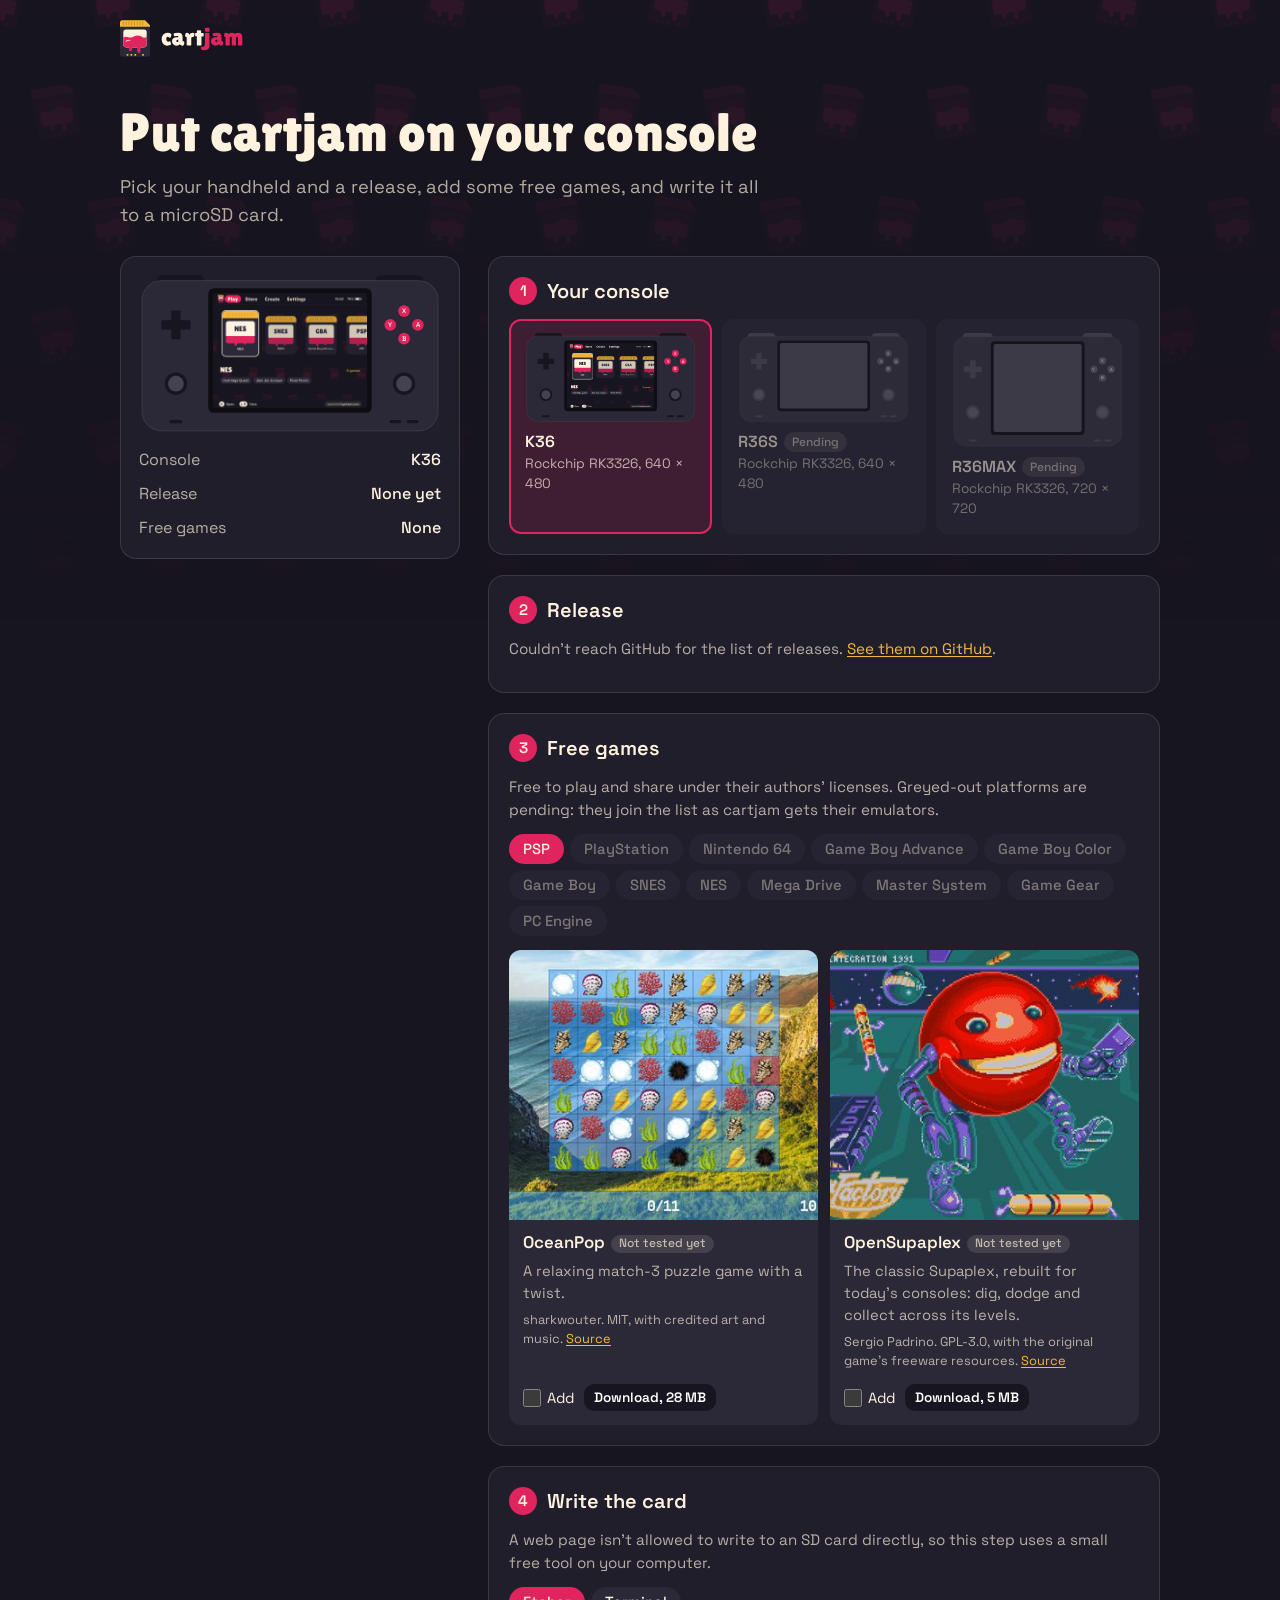
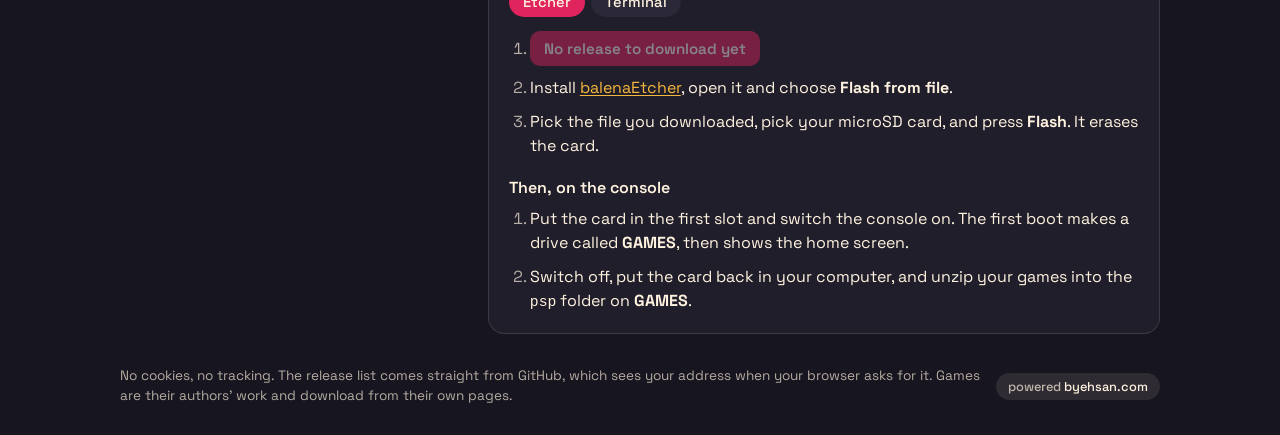
==== index.html @ 5505c6a3 "The page that puts cartjam on a console Choose a console, a release and free games, then write the c" ====
<!doctype html>
<html lang="en">
<head>
<meta charset="utf-8">
<meta name="viewport" content="width=device-width, initial-scale=1, viewport-fit=cover">
<title>cartjam: put it on your console</title>
<meta name="description" content="Choose your handheld, a cartjam release and free games, then write it to an SD card.">
<meta name="theme-color" content="#17151F">
<meta property="og:title" content="cartjam">
<meta property="og:description" content="A handheld OS, and a place to make and share games.">
<meta property="og:image" content="https://cartjam.github.io/assets/img/social-preview.png">
<link rel="icon" href="favicon.ico">
<link rel="preload" href="assets/fonts/SpaceGrotesk.woff2" as="font" type="font/woff2" crossorigin>
<link rel="stylesheet" href="assets/site.css">
</head>
<body>
<header class="top">
  <a class="brand" href="./"><img src="assets/img/mark.svg" alt="" width="30" height="37"><img src="assets/img/wordmark-dark.svg" alt="cartjam" height="26"></a>
</header>

<main>
  <section class="intro">
    <h1>Put cartjam on your&nbsp;console</h1>
    <p>Pick your handheld and a release, add some free games, and write it all to a microSD&nbsp;card.</p>
  </section>

  <div class="layout">
    <aside class="card-summary" aria-live="polite">
      <div class="console-picture" id="picture"></div>
      <dl>
        <div><dt>Console</dt><dd id="sum-console">–</dd></div>
        <div><dt>Release</dt><dd id="sum-release">–</dd></div>
        <div><dt>Free games</dt><dd id="sum-games">–</dd></div>
      </dl>
    </aside>

    <div class="steps">
      <section class="step">
        <h2><span class="n">1</span>Your console</h2>
        <div class="choices consoles" id="consoles" role="radiogroup" aria-label="Console"></div>
      </section>

      <section class="step">
        <h2><span class="n">2</span>Release</h2>
        <div class="choices" id="releases" role="radiogroup" aria-label="Release"><p class="note">Looking for releases…</p></div>
      </section>

      <section class="step">
        <h2><span class="n">3</span>Free games</h2>
        <p class="note">Free to play and share under their authors' licenses. Greyed-out platforms are pending: they join the list as cartjam gets their emulators.</p>
        <div class="tabs" id="platforms" role="tablist" aria-label="Platform"></div>
        <div class="games" id="games"></div>
      </section>

      <section class="step">
        <h2><span class="n">4</span>Write the card</h2>
        <p class="note">A web page isn't allowed to write to an SD card directly, so this step uses a small free tool on your computer.</p>
        <div class="tabs" id="methods" role="tablist" aria-label="How to write the card">
          <button role="tab" data-method="etcher" aria-selected="true">Etcher</button>
          <button role="tab" data-method="terminal" aria-selected="false">Terminal</button>
        </div>
        <div id="method-etcher">
          <ol class="howto">
            <li><a class="button" id="download" href="#" aria-disabled="true">Download the release</a> <span class="note" id="download-note"></span></li>
            <li>Install <a href="https://etcher.balena.io">balenaEtcher</a>, open it and choose <b>Flash from file</b>.</li>
            <li>Pick the file you downloaded, pick your microSD card, and press <b>Flash</b>. It erases the card.</li>
          </ol>
        </div>
        <div id="method-terminal" hidden>
          <p class="note">For macOS and Linux. It only offers removable disks, checks the download and asks before erasing. It needs <code>xz</code>, which macOS gets with <code>brew install xz</code>.</p>
          <div class="command"><code id="command">Choose a release first</code><button class="copy" id="copy" type="button">Copy</button></div>
        </div>
        <h3>Then, on the console</h3>
        <ol class="howto">
          <li>Put the card in the first slot and switch the console on. The first boot makes a drive called <b>GAMES</b>, then shows the home screen.</li>
          <li id="copy-games">Switch off, put the card back in your computer, and unzip your games into the <code>psp</code> folder on <b>GAMES</b>.</li>
        </ol>
      </section>
    </div>
  </div>
</main>

<footer>
  <p class="note">No cookies, no tracking. The release list comes straight from GitHub, which sees your address when your browser asks for it. Games are their authors' work and download from their own pages.</p>
  <a class="powered" href="https://byehsan.com"><span>powered </span>byehsan.com</a>
</footer>
<script src="assets/site.js" type="module"></script>
</body>
</html>
---- assets/site.css ----
@font-face { font-family: "Space Grotesk"; src: url(fonts/SpaceGrotesk.woff2) format("woff2"); font-weight: 300 700; font-display: swap; }
@font-face { font-family: "Lilita One"; src: url(fonts/LilitaOne.woff2) format("woff2"); font-display: swap; }

:root {
  color-scheme: dark;
  --night: #17151f;
  --panel: #211e2c;
  --raised: #2b2838;
  --line: rgb(255 243 223 / 0.12);
  --label: #fff3df;
  --quiet: rgb(255 243 223 / 0.68);
  --jam: #e0245e;
  --jam-soft: rgb(224 36 94 / 0.16);
  --lid: #f6b83c;
  --radius: 16px;
  --spring: cubic-bezier(0.22, 1, 0.36, 1);
}

* { box-sizing: border-box; }
html { -webkit-text-size-adjust: 100%; }
body {
  margin: 0;
  background: var(--night);
  color: var(--label);
  font: 400 16px/1.5 "Space Grotesk", system-ui, sans-serif;
  padding-inline: max(16px, env(safe-area-inset-left, 0px)) max(16px, env(safe-area-inset-right, 0px));
}
/* the wallpaper's jam jars, faint, fading out down the page */
body::before {
  content: "";
  position: fixed;
  inset: 0;
  z-index: -1;
  background: url(img/wallpaper-tile.png);
  opacity: 0.22;
  mask-image: linear-gradient(to bottom, #000, transparent 70%);
  -webkit-mask-image: linear-gradient(to bottom, #000, transparent 70%);
}
a { color: var(--lid); text-underline-offset: 2px; }
code { font: 500 0.92em ui-monospace, "SF Mono", Menlo, monospace; }
:focus-visible { outline: 3px solid var(--lid); outline-offset: 2px; }

.top, main, footer { max-width: 1040px; margin-inline: auto; }
.top { padding-block: 20px 0; }
.brand { display: inline-flex; align-items: center; gap: 10px; }

.intro { padding-block: 40px 28px; max-width: 640px; }
h1 { font: 400 clamp(2.3rem, 7vw, 3.4rem)/1.05 "Lilita One", "Space Grotesk", sans-serif; margin: 0 0 12px; text-wrap: balance; }
.intro p { margin: 0; font-size: 1.15rem; color: var(--quiet); }

.layout { display: grid; grid-template-columns: minmax(0, 340px) minmax(0, 1fr); gap: 28px; align-items: start; }
.card-summary {
  position: sticky;
  top: 20px;
  background: var(--panel);
  border: 1px solid var(--line);
  border-radius: var(--radius);
  padding: 18px;
}
.console-picture svg { display: block; width: 100%; height: auto; }
dl { margin: 16px 0 0; display: grid; gap: 10px; }
dl div { display: flex; justify-content: space-between; gap: 16px; }
dt { color: var(--quiet); }
dd { margin: 0; font-weight: 500; text-align: right; min-width: 0; overflow-wrap: anywhere; }

.steps { display: grid; gap: 20px; min-width: 0; }
.step { background: var(--panel); border: 1px solid var(--line); border-radius: var(--radius); padding: 20px; min-width: 0; }
h2 { font: 600 1.25rem/1.3 "Space Grotesk", sans-serif; margin: 0 0 14px; display: flex; align-items: center; gap: 10px; }
h3 { font: 600 1rem/1.3 "Space Grotesk", sans-serif; margin: 20px 0 8px; }
.n { display: inline-grid; place-items: center; width: 28px; height: 28px; border-radius: 50%; background: var(--jam); font-size: 0.95rem; flex: none; }
.note { color: var(--quiet); margin: 0 0 12px; font-size: 0.95rem; }

.choices { display: grid; gap: 10px; }
.consoles { grid-template-columns: repeat(auto-fit, minmax(150px, 1fr)); }
.choice {
  display: block;
  position: relative;
  background: var(--raised);
  border: 2px solid transparent;
  border-radius: 12px;
  padding: 12px 14px;
  cursor: pointer;
  transition: transform 0.25s var(--spring), border-color 0.15s, background-color 0.15s;
}
.choice:hover { background: #33303f; }
.choice:active { transform: scale(0.98); }
.choice input { position: absolute; opacity: 0; inset: 0; margin: 0; cursor: inherit; }
.choice:has(input:checked) { border-color: var(--jam); background: var(--jam-soft); }
.choice:has(input:focus-visible) { outline: 3px solid var(--lid); outline-offset: 2px; }
.choice:has(input:disabled) { cursor: default; opacity: 0.55; }
.choice:has(input:disabled):hover { background: var(--raised); }
.choice:has(input:disabled):active { transform: none; }
.choice b { display: block; font-weight: 600; }
.choice small { color: var(--quiet); font-size: 0.85rem; display: block; }
.console-choice svg { display: block; width: 100%; height: auto; margin-bottom: 8px; }
.tag { display: inline-block; font-size: 0.75rem; font-weight: 500; padding: 1px 8px; border-radius: 999px; background: var(--line); color: var(--quiet); margin-left: 6px; vertical-align: 1px; }
.tag.good { background: rgb(246 184 60 / 0.18); color: var(--lid); }

.tabs { display: flex; flex-wrap: wrap; gap: 6px; margin-bottom: 14px; }
.tabs button {
  appearance: none;
  border: 0;
  border-radius: 999px;
  padding: 6px 14px;
  background: var(--raised);
  color: var(--label);
  font: 500 0.92rem "Space Grotesk", sans-serif;
  cursor: pointer;
  transition: transform 0.25s var(--spring), background-color 0.15s;
}
.tabs button:active { transform: scale(0.96); }
.tabs button[aria-selected="true"] { background: var(--jam); }
.tabs button:disabled { color: var(--quiet); cursor: default; opacity: 0.6; }
.tabs button:disabled:active { transform: none; }

.games { display: grid; grid-template-columns: repeat(auto-fill, minmax(220px, 1fr)); gap: 12px; }
.game { background: var(--raised); border-radius: 12px; overflow: hidden; display: flex; flex-direction: column; }
.game img { display: block; width: 100%; aspect-ratio: 16 / 9; object-fit: cover; background: var(--night); }
.game > div { padding: 12px 14px 14px; display: flex; flex-direction: column; gap: 6px; flex: 1; }
.game h4 { margin: 0; font: 600 1.05rem/1.3 "Space Grotesk", sans-serif; }
.game p { margin: 0; font-size: 0.92rem; color: var(--quiet); }
.game .license { font-size: 0.8rem; }
.game .row { margin-top: auto; padding-top: 8px; display: flex; flex-wrap: wrap; align-items: center; gap: 10px; }
.pick { display: inline-flex; align-items: center; gap: 6px; font-size: 0.92rem; cursor: pointer; }
.pick input { accent-color: var(--jam); width: 18px; height: 18px; margin: 0; }

.button, .copy {
  display: inline-block;
  appearance: none;
  border: 0;
  border-radius: 10px;
  padding: 8px 14px;
  background: var(--jam);
  color: #fff;
  font: 600 0.95rem "Space Grotesk", sans-serif;
  text-decoration: none;
  cursor: pointer;
  transition: transform 0.25s var(--spring), opacity 0.15s;
}
.button:active, .copy:active { transform: scale(0.97); }
.button[aria-disabled="true"] { opacity: 0.45; cursor: default; pointer-events: none; }
.button.small { padding: 5px 10px; font-size: 0.85rem; background: var(--night); }

.howto { margin: 0; padding-left: 1.3em; display: grid; gap: 10px; }
.howto li::marker { color: var(--quiet); }
.command { display: flex; gap: 10px; align-items: flex-start; background: var(--night); border-radius: 10px; padding: 10px 12px; }
.command code { flex: 1; min-width: 0; overflow-wrap: anywhere; padding-top: 5px; }
.copy { background: var(--raised); flex: none; }

footer { margin-block: 32px 28px; display: flex; flex-wrap: wrap; align-items: center; justify-content: space-between; gap: 14px; }
footer .note { margin: 0; flex: 1 1 340px; font-size: 0.85rem; }
.powered {
  display: inline-block;
  padding: 4px 12px;
  border-radius: 999px;
  background: rgb(255 243 223 / 0.1);
  color: var(--label);
  font-size: 0.8rem;
  font-weight: 500;
  text-decoration: none;
}
.powered span { opacity: 0.7; }

@media (max-width: 820px) {
  .layout { grid-template-columns: minmax(0, 1fr); }
  .card-summary { position: static; }
  .console-picture { max-width: 340px; margin-inline: auto; }
}

@media (prefers-reduced-motion: reduce) {
  * { transition: none !important; }
}
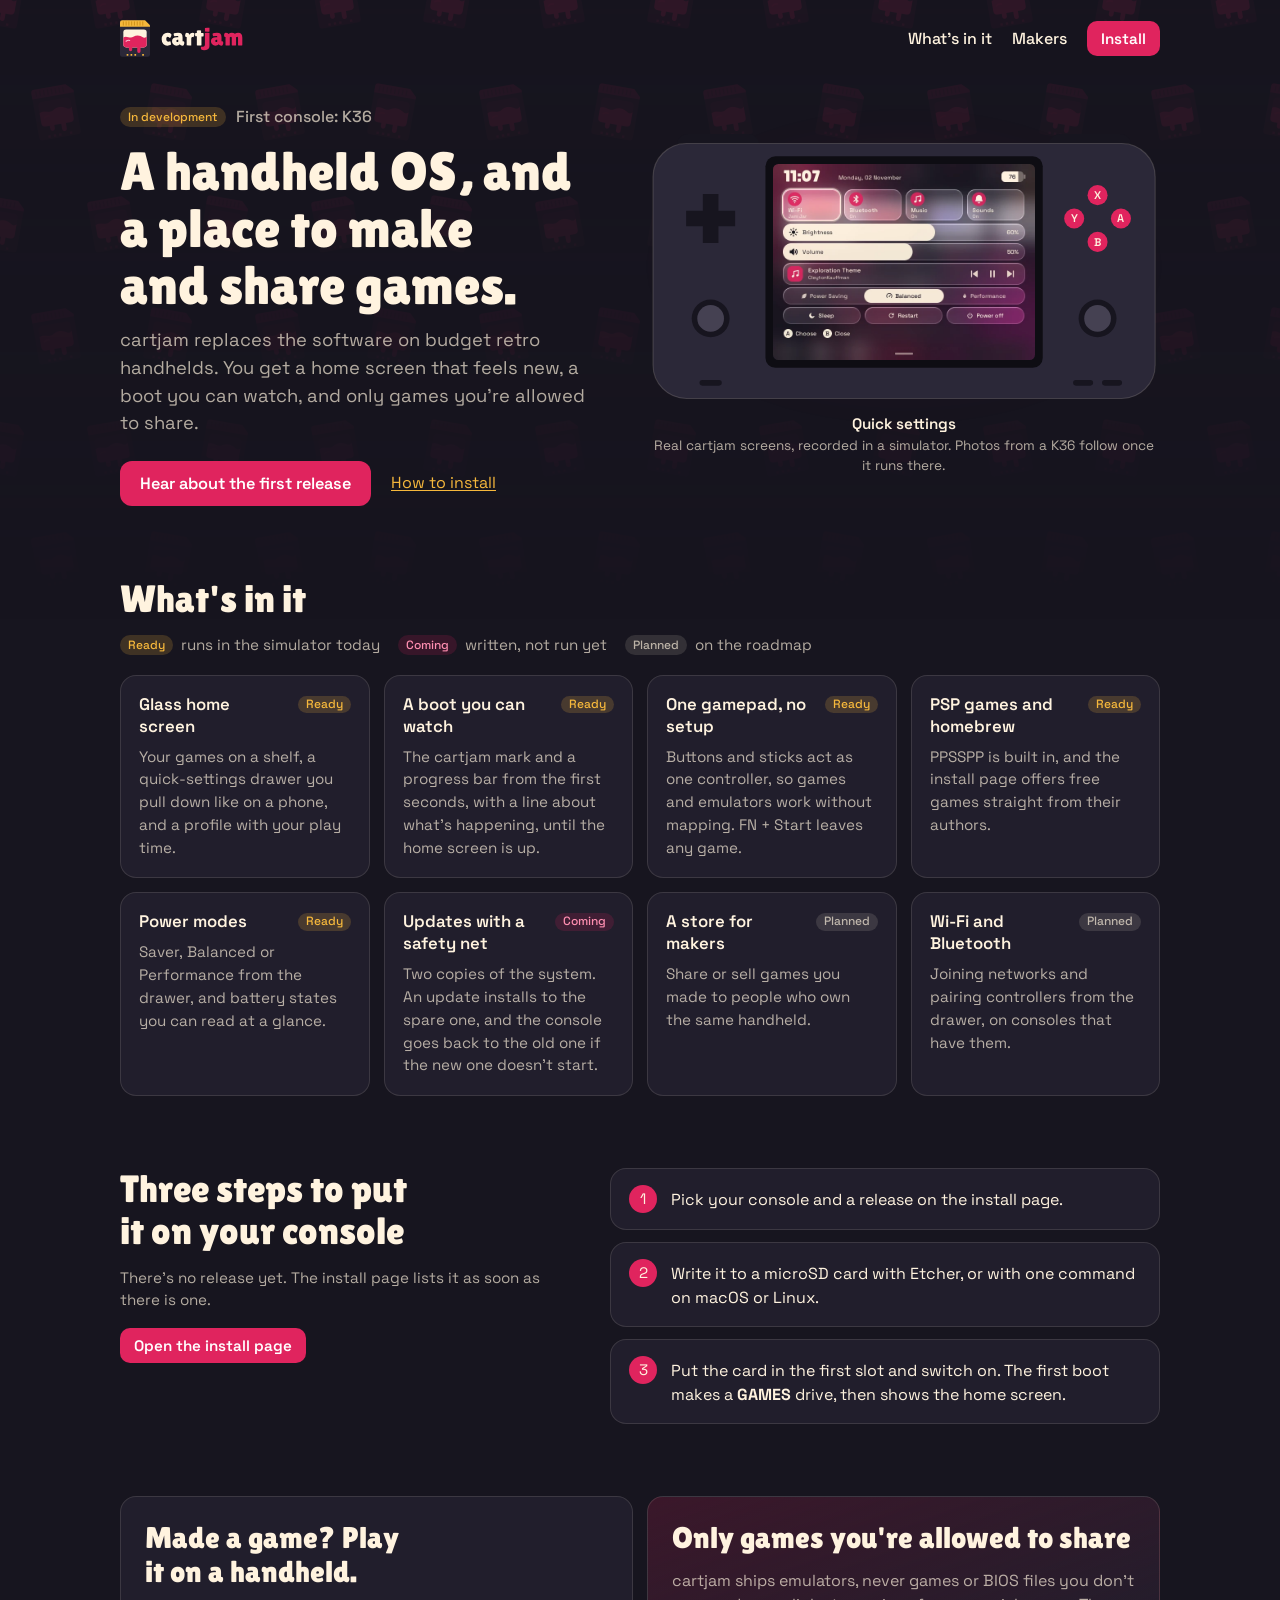
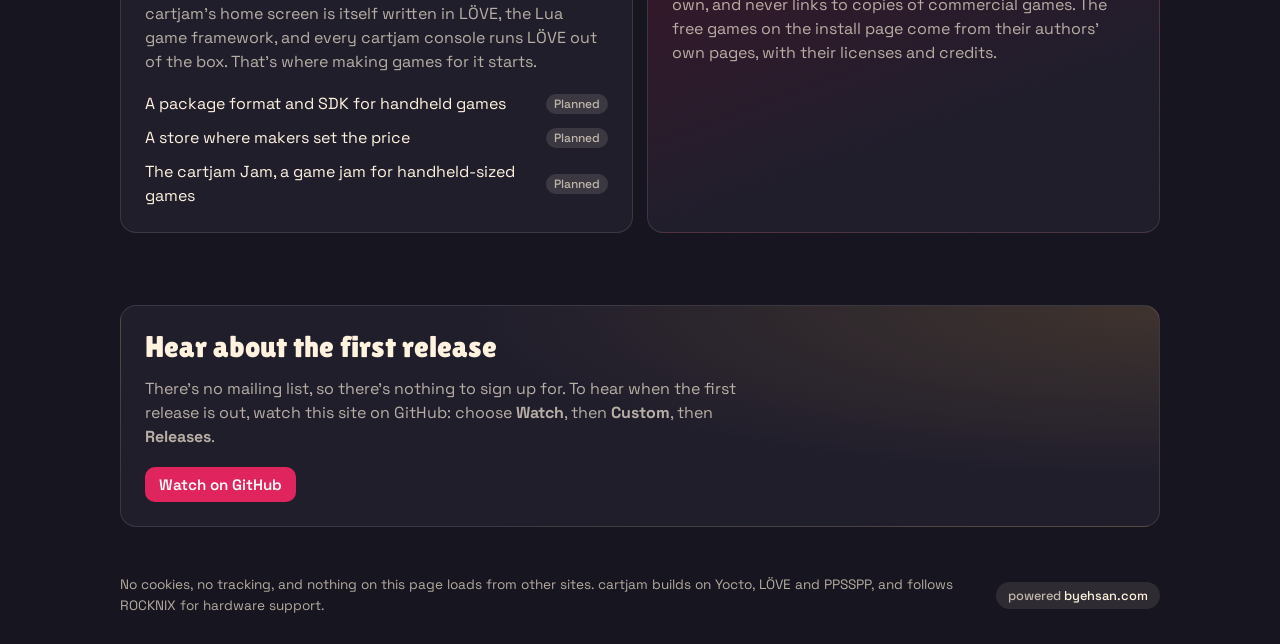
==== commit deb0369a: "A landing page in front, the install page moves to flash.html index.html now says what cartjam is: t" ====
--- a/index.html
+++ b/index.html
@@ -3,87 +3,127 @@
 <head>
 <meta charset="utf-8">
 <meta name="viewport" content="width=device-width, initial-scale=1, viewport-fit=cover">
-<title>cartjam: put it on your console</title>
-<meta name="description" content="Choose your handheld, a cartjam release and free games, then write it to an SD card.">
+<title>cartjam: a handheld OS, and a place to make and share games</title>
+<meta name="description" content="cartjam replaces the software on budget retro handhelds: a home screen that feels new, a boot you can watch, and only games you're allowed to share.">
 <meta name="theme-color" content="#17151F">
 <meta property="og:title" content="cartjam">
 <meta property="og:description" content="A handheld OS, and a place to make and share games.">
 <meta property="og:image" content="https://cartjam.github.io/assets/img/social-preview.png">
 <link rel="icon" href="favicon.ico">
 <link rel="preload" href="assets/fonts/SpaceGrotesk.woff2" as="font" type="font/woff2" crossorigin>
+<link rel="preload" href="assets/fonts/LilitaOne.woff2" as="font" type="font/woff2" crossorigin>
 <link rel="stylesheet" href="assets/site.css">
+<link rel="stylesheet" href="assets/landing.css">
 </head>
 <body>
 <header class="top">
   <a class="brand" href="./"><img src="assets/img/mark.svg" alt="" width="30" height="37"><img src="assets/img/wordmark-dark.svg" alt="cartjam" height="26"></a>
+  <nav aria-label="Sections">
+    <a href="#features">What's in it</a>
+    <a href="#makers">Makers</a>
+    <a class="button" href="flash.html">Install</a>
+  </nav>
 </header>
 
-<main>
-  <section class="intro">
-    <h1>Put cartjam on your&nbsp;console</h1>
-    <p>Pick your handheld and a release, add some free games, and write it all to a microSD&nbsp;card.</p>
+<main class="landing">
+  <section class="hero">
+    <div class="hero-text">
+      <p class="eyebrow"><span class="tag good">In development</span> First console: K36</p>
+      <h1>A handheld OS, and a place to make and share&nbsp;games.</h1>
+      <p class="lede">cartjam replaces the software on budget retro handhelds. You get a home screen that feels new, a boot you can watch, and only games you're allowed to share.</p>
+      <p class="actions"><a class="button big" href="#notify">Hear about the first release</a> <a href="flash.html">How to install</a></p>
+    </div>
+    <!-- The K36 as the install page draws it (assets/site.js), with cartjam's screens on it -->
+    <figure class="device">
+      <div class="console">
+      <svg viewBox="0 0 460 238" aria-hidden="true">
+        <rect x="26" y="0" width="74" height="24" rx="10" fill="#17151f"/><rect x="360" y="0" width="74" height="24" rx="10" fill="#17151f"/>
+        <rect x="4.5" y="8.5" width="451" height="229" rx="30" fill="#2b2838" stroke="#fff3df" stroke-opacity="0.16"/>
+        <rect x="105.5" y="20" width="249" height="190" rx="9" fill="#0e0d13"/>
+        <path d="M49.25 53.9h14v15h15v14h-15v15h-14v-15h-15v-14h15z" fill="#17151f"/>
+        <circle cx="56.25" cy="165.6" r="17" fill="#17151f"/><circle cx="56.25" cy="165.6" r="12" fill="#454152"/>
+        <g font-family="Space Grotesk, sans-serif" font-size="10" font-weight="600" fill="#fff3df" text-anchor="middle">
+          <circle cx="403.75" cy="54.9" r="9" fill="#e0245e"/><text x="403.75" y="58.4">X</text>
+          <circle cx="403.75" cy="96.9" r="9" fill="#e0245e"/><text x="403.75" y="100.4">B</text>
+          <circle cx="382.75" cy="75.9" r="9" fill="#e0245e"/><text x="382.75" y="79.4">Y</text>
+          <circle cx="424.75" cy="75.9" r="9" fill="#e0245e"/><text x="424.75" y="79.4">A</text>
+        </g>
+        <circle cx="403.75" cy="165.6" r="17" fill="#17151f"/><circle cx="403.75" cy="165.6" r="12" fill="#454152"/>
+        <rect x="46.25" y="221" width="20" height="5" rx="2.5" fill="#17151f"/><rect x="381.75" y="221" width="18" height="5" rx="2.5" fill="#17151f"/><rect x="407.75" y="221" width="18" height="5" rx="2.5" fill="#17151f"/>
+      </svg>
+      <div class="screens">
+        <img src="assets/img/screens/boot.webp" alt="The boot screen: the cartjam mark and a progress bar" data-caption="Starting up" data-ms="1800">
+        <img src="assets/img/screens/boot-msg.webp" alt="The boot screen saying: Preparing your games, first start only" data-caption="First start" data-ms="2200">
+        <img class="on" src="assets/img/screens/drawer.webp" alt="The quick-settings drawer with Wi-Fi, Bluetooth, brightness, volume, music and power modes" data-caption="Quick settings" data-ms="3600">
+        <img src="assets/img/screens/profile.webp" alt="The profile: hours played, most played games and last played" data-caption="Your profile" data-ms="3600">
+        <img src="assets/img/screens/update.webp" alt="An update asking: Install version 0.2.0?" data-caption="Updates" data-ms="3600">
+      </div>
+      </div>
+      <figcaption><b id="screen-caption">Quick settings</b> Real cartjam screens, recorded in a simulator. Photos from a K36 follow once it runs there.</figcaption>
+    </figure>
   </section>
 
-  <div class="layout">
-    <aside class="card-summary" aria-live="polite">
-      <div class="console-picture" id="picture"></div>
-      <dl>
-        <div><dt>Console</dt><dd id="sum-console">–</dd></div>
-        <div><dt>Release</dt><dd id="sum-release">–</dd></div>
-        <div><dt>Free games</dt><dd id="sum-games">–</dd></div>
-      </dl>
-    </aside>
+  <section id="features">
+    <h2>What's in it</h2>
+    <p class="note legend"><span class="tag good">Ready</span> runs in the simulator today <span class="tag coming">Coming</span> written, not run yet <span class="tag">Planned</span> on the roadmap</p>
+    <div class="features">
+      <article><h3>Glass home screen <span class="tag good">Ready</span></h3><p>Your games on a shelf, a quick-settings drawer you pull down like on a phone, and a profile with your play time.</p></article>
+      <article><h3>A boot you can watch <span class="tag good">Ready</span></h3><p>The cartjam mark and a progress bar from the first seconds, with a line about what's happening, until the home screen is up.</p></article>
+      <article><h3>One gamepad, no setup <span class="tag good">Ready</span></h3><p>Buttons and sticks act as one controller, so games and emulators work without mapping. FN + Start leaves any game.</p></article>
+      <article><h3>PSP games and homebrew <span class="tag good">Ready</span></h3><p>PPSSPP is built in, and the install page offers free games straight from their authors.</p></article>
+      <article><h3>Power modes <span class="tag good">Ready</span></h3><p>Saver, Balanced or Performance from the drawer, and battery states you can read at a glance.</p></article>
+      <article><h3>Updates with a safety net <span class="tag coming">Coming</span></h3><p>Two copies of the system. An update installs to the spare one, and the console goes back to the old one if the new one doesn't start.</p></article>
+      <article><h3>A store for makers <span class="tag">Planned</span></h3><p>Share or sell games you made to people who own the same handheld.</p></article>
+      <article><h3>Wi-Fi and Bluetooth <span class="tag">Planned</span></h3><p>Joining networks and pairing controllers from the drawer, on consoles that have them.</p></article>
+    </div>
+  </section>
 
-    <div class="steps">
-      <section class="step">
-        <h2><span class="n">1</span>Your console</h2>
-        <div class="choices consoles" id="consoles" role="radiogroup" aria-label="Console"></div>
-      </section>
+  <section id="install" class="split">
+    <div>
+      <h2>Three steps to put it on your console</h2>
+      <p class="note">There's no release yet. The install page lists it as soon as there is one.</p>
+      <p><a class="button" href="flash.html">Open the install page</a></p>
+    </div>
+    <ol class="steps-list">
+      <li><span class="n">1</span><p>Pick your console and a release on the install page.</p></li>
+      <li><span class="n">2</span><p>Write it to a microSD card with Etcher, or with one command on macOS or Linux.</p></li>
+      <li><span class="n">3</span><p>Put the card in the first slot and switch on. The first boot makes a <b>GAMES</b> drive, then shows the home screen.</p></li>
+    </ol>
+  </section>
 
-      <section class="step">
-        <h2><span class="n">2</span>Release</h2>
-        <div class="choices" id="releases" role="radiogroup" aria-label="Release"><p class="note">Looking for releases…</p></div>
-      </section>
+  <section class="split two-panels">
+    <article id="makers" class="panel">
+      <h2>Made a game? Play it on a handheld.</h2>
+      <p>cartjam's home screen is itself written in LÖVE, the Lua game framework, and every cartjam console runs LÖVE out of the box. That's where making games for it starts.</p>
+      <ul class="plain">
+        <li>A package format and SDK for handheld games <span class="tag">Planned</span></li>
+        <li>A store where makers set the price <span class="tag">Planned</span></li>
+        <li>The cartjam Jam, a game jam for handheld-sized games <span class="tag">Planned</span></li>
+      </ul>
+    </article>
+    <article id="fair" class="panel">
+      <h2>Only games you're allowed to share</h2>
+      <p>cartjam ships emulators, never games or BIOS files you don't own, and never links to copies of commercial games. The free games on the install page come from their authors' own pages, with their licenses and credits.</p>
+    </article>
+  </section>
 
-      <section class="step">
-        <h2><span class="n">3</span>Free games</h2>
-        <p class="note">Free to play and share under their authors' licenses. Greyed-out platforms are pending: they join the list as cartjam gets their emulators.</p>
-        <div class="tabs" id="platforms" role="tablist" aria-label="Platform"></div>
-        <div class="games" id="games"></div>
-      </section>
-
-      <section class="step">
-        <h2><span class="n">4</span>Write the card</h2>
-        <p class="note">A web page isn't allowed to write to an SD card directly, so this step uses a small free tool on your computer.</p>
-        <div class="tabs" id="methods" role="tablist" aria-label="How to write the card">
-          <button role="tab" data-method="etcher" aria-selected="true">Etcher</button>
-          <button role="tab" data-method="terminal" aria-selected="false">Terminal</button>
-        </div>
-        <div id="method-etcher">
-          <ol class="howto">
-            <li><a class="button" id="download" href="#" aria-disabled="true">Download the release</a> <span class="note" id="download-note"></span></li>
-            <li>Install <a href="https://etcher.balena.io">balenaEtcher</a>, open it and choose <b>Flash from file</b>.</li>
-            <li>Pick the file you downloaded, pick your microSD card, and press <b>Flash</b>. It erases the card.</li>
-          </ol>
-        </div>
-        <div id="method-terminal" hidden>
-          <p class="note">For macOS and Linux. It only offers removable disks, checks the download and asks before erasing. It needs <code>xz</code>, which macOS gets with <code>brew install xz</code>.</p>
-          <div class="command"><code id="command">Choose a release first</code><button class="copy" id="copy" type="button">Copy</button></div>
-        </div>
-        <h3>Then, on the console</h3>
-        <ol class="howto">
-          <li>Put the card in the first slot and switch the console on. The first boot makes a drive called <b>GAMES</b>, then shows the home screen.</li>
-          <li id="copy-games">Switch off, put the card back in your computer, and unzip your games into the <code>psp</code> folder on <b>GAMES</b>.</li>
-        </ol>
-      </section>
+  <section id="notify" class="panel notify">
+    <div>
+      <h2>Hear about the first release</h2>
+      <p>There's no mailing list, so there's nothing to sign up for. To hear when the first release is out, watch this site on GitHub: choose <b>Watch</b>, then <b>Custom</b>, then <b>Releases</b>.</p>
+      <p><a class="button" href="https://github.com/cartjam/cartjam.github.io">Watch on GitHub</a></p>
     </div>
-  </div>
+    <div id="follow" hidden>
+      <h3>Follow the build</h3>
+      <ul class="social" id="social"></ul>
+    </div>
+  </section>
 </main>
 
 <footer>
-  <p class="note">No cookies, no tracking. The release list comes straight from GitHub, which sees your address when your browser asks for it. Games are their authors' work and download from their own pages.</p>
+  <p class="note">No cookies, no tracking, and nothing on this page loads from other sites. cartjam builds on Yocto, LÖVE and PPSSPP, and follows ROCKNIX for hardware support.</p>
   <a class="powered" href="https://byehsan.com"><span>powered </span>byehsan.com</a>
 </footer>
-<script src="assets/site.js" type="module"></script>
+<script src="assets/landing.js" type="module"></script>
 </body>
 </html>
--- a/assets/landing.css
+++ b/assets/landing.css
@@ -0,0 +1,88 @@
+/* The landing page, on top of site.css: the console with cartjam's screens, what's in it,
+   how to install, makers and fair play, and how to hear about the first release. */
+:root {
+  --panel-jam: rgb(224 36 94 / 0.18);
+  --jam-light: #ff8fb1;
+}
+
+.top { display: flex; flex-wrap: wrap; align-items: center; justify-content: space-between; gap: 12px 20px; }
+.top nav { display: flex; align-items: center; gap: 20px; }
+.top nav a:not(.button) { color: var(--label); font-weight: 500; text-decoration: none; }
+.top nav a:not(.button):hover { color: var(--lid); }
+
+.landing { display: grid; gap: 72px; padding-block: 8px 16px; }
+.landing h2 { display: block; font: 400 clamp(1.7rem, 4.6vw, 2.4rem)/1.1 "Lilita One", "Space Grotesk", sans-serif; margin: 0 0 14px; text-wrap: balance; }
+.landing p { max-width: 62ch; }
+.landing .tag { margin-left: 0; }
+.tag.coming { background: var(--jam-soft); color: var(--jam-light); }
+
+.hero { display: grid; grid-template-columns: minmax(0, 1fr) minmax(0, 1.05fr); gap: 40px; align-items: center; padding-top: 40px; }
+.eyebrow { display: flex; flex-wrap: wrap; align-items: center; gap: 10px; margin: 0 0 14px; color: var(--quiet); font-weight: 500; }
+.lede { margin: 0 0 24px; font-size: 1.15rem; color: var(--quiet); }
+.actions { display: flex; flex-wrap: wrap; align-items: center; gap: 12px 20px; margin: 0; }
+.button.big { padding: 12px 20px; border-radius: 12px; font-size: 1.02rem; }
+
+/* The screens sit in the drawing's screen: x 112.5, y 27, 235 x 176 of 460 x 238 */
+.device { margin: 0; }
+.console { position: relative; isolation: isolate; }
+.console::before {
+  content: "";
+  position: absolute;
+  inset: 12% 8%;
+  z-index: -1;
+  background: radial-gradient(closest-side, rgb(224 36 94 / 0.4), transparent);
+  filter: blur(36px);
+}
+.console svg { display: block; width: 100%; height: auto; }
+.screens { position: absolute; left: 24.457%; top: 11.345%; width: 51.087%; aspect-ratio: 4 / 3; border-radius: 2.1% / 2.8%; overflow: hidden; background: var(--night); }
+.screens img { position: absolute; inset: 0; width: 100%; height: 100%; object-fit: cover; opacity: 0; transition: opacity 0.6s ease; }
+.screens img.on { opacity: 1; }
+.device figcaption { margin-top: 14px; text-align: center; font-size: 0.85rem; color: var(--quiet); }
+.device figcaption b { display: block; color: var(--label); font-size: 0.95rem; font-weight: 600; }
+
+.landing .legend { display: flex; flex-wrap: wrap; align-items: center; gap: 6px 8px; max-width: none; margin-bottom: 18px; }
+.legend .tag:not(:first-child) { margin-left: 10px; }
+.features { display: grid; grid-template-columns: repeat(auto-fill, minmax(230px, 1fr)); gap: 14px; }
+.features article, .steps-list li, .panel { background: var(--panel); border: 1px solid var(--line); border-radius: var(--radius); }
+.features article { display: grid; align-content: start; gap: 8px; padding: 18px; }
+.features h3 { display: flex; align-items: flex-start; justify-content: space-between; gap: 10px; margin: 0; font: 600 1.05rem/1.3 "Space Grotesk", sans-serif; }
+.features h3 .tag { flex: none; margin-top: 2px; }
+.features p { margin: 0; font-size: 0.95rem; color: var(--quiet); }
+
+.split { display: grid; grid-template-columns: minmax(0, 0.9fr) minmax(0, 1.1fr); gap: 40px; align-items: start; }
+.steps-list { list-style: none; margin: 0; padding: 0; display: grid; gap: 12px; }
+.steps-list li { display: flex; align-items: flex-start; gap: 14px; padding: 16px 18px; }
+.steps-list p { margin: 3px 0 0; }
+
+.two-panels { grid-template-columns: minmax(0, 1fr) minmax(0, 1fr); gap: 14px; align-items: stretch; }
+.panel { padding: 24px; }
+.panel h2 { font-size: clamp(1.5rem, 3.6vw, 1.9rem); }
+.panel p { margin: 0; color: var(--quiet); }
+#fair { background: linear-gradient(160deg, var(--panel-jam), var(--panel) 65%); }
+.plain { list-style: none; margin: 18px 0 0; padding: 0; display: grid; gap: 10px; }
+.plain li { display: flex; align-items: center; justify-content: space-between; gap: 12px; }
+
+.notify {
+  display: grid;
+  grid-template-columns: minmax(0, 1.4fr) minmax(0, 1fr);
+  gap: 28px;
+  align-items: start;
+  background: radial-gradient(120% 140% at 100% 0%, rgb(246 184 60 / 0.14), transparent 55%), var(--panel);
+}
+.notify:has(#follow[hidden]) { grid-template-columns: minmax(0, 1fr); }
+.notify p + p { margin-top: 18px; }
+.notify h3 { margin-top: 0; }
+.social { list-style: none; margin: 0; padding: 0; display: grid; gap: 8px; }
+.social a { display: flex; justify-content: space-between; gap: 12px; padding: 10px 14px; border-radius: 12px; background: var(--raised); color: var(--label); text-decoration: none; }
+.social a span { color: var(--quiet); }
+
+@media (max-width: 860px) {
+  .landing { gap: 56px; }
+  .hero, .split, .two-panels, .notify { grid-template-columns: minmax(0, 1fr); }
+  .hero { padding-top: 24px; }
+  .device { max-width: 520px; width: 100%; margin-inline: auto; }
+}
+
+@media (max-width: 520px) {
+  .top nav a:not(.button) { display: none; }
+}
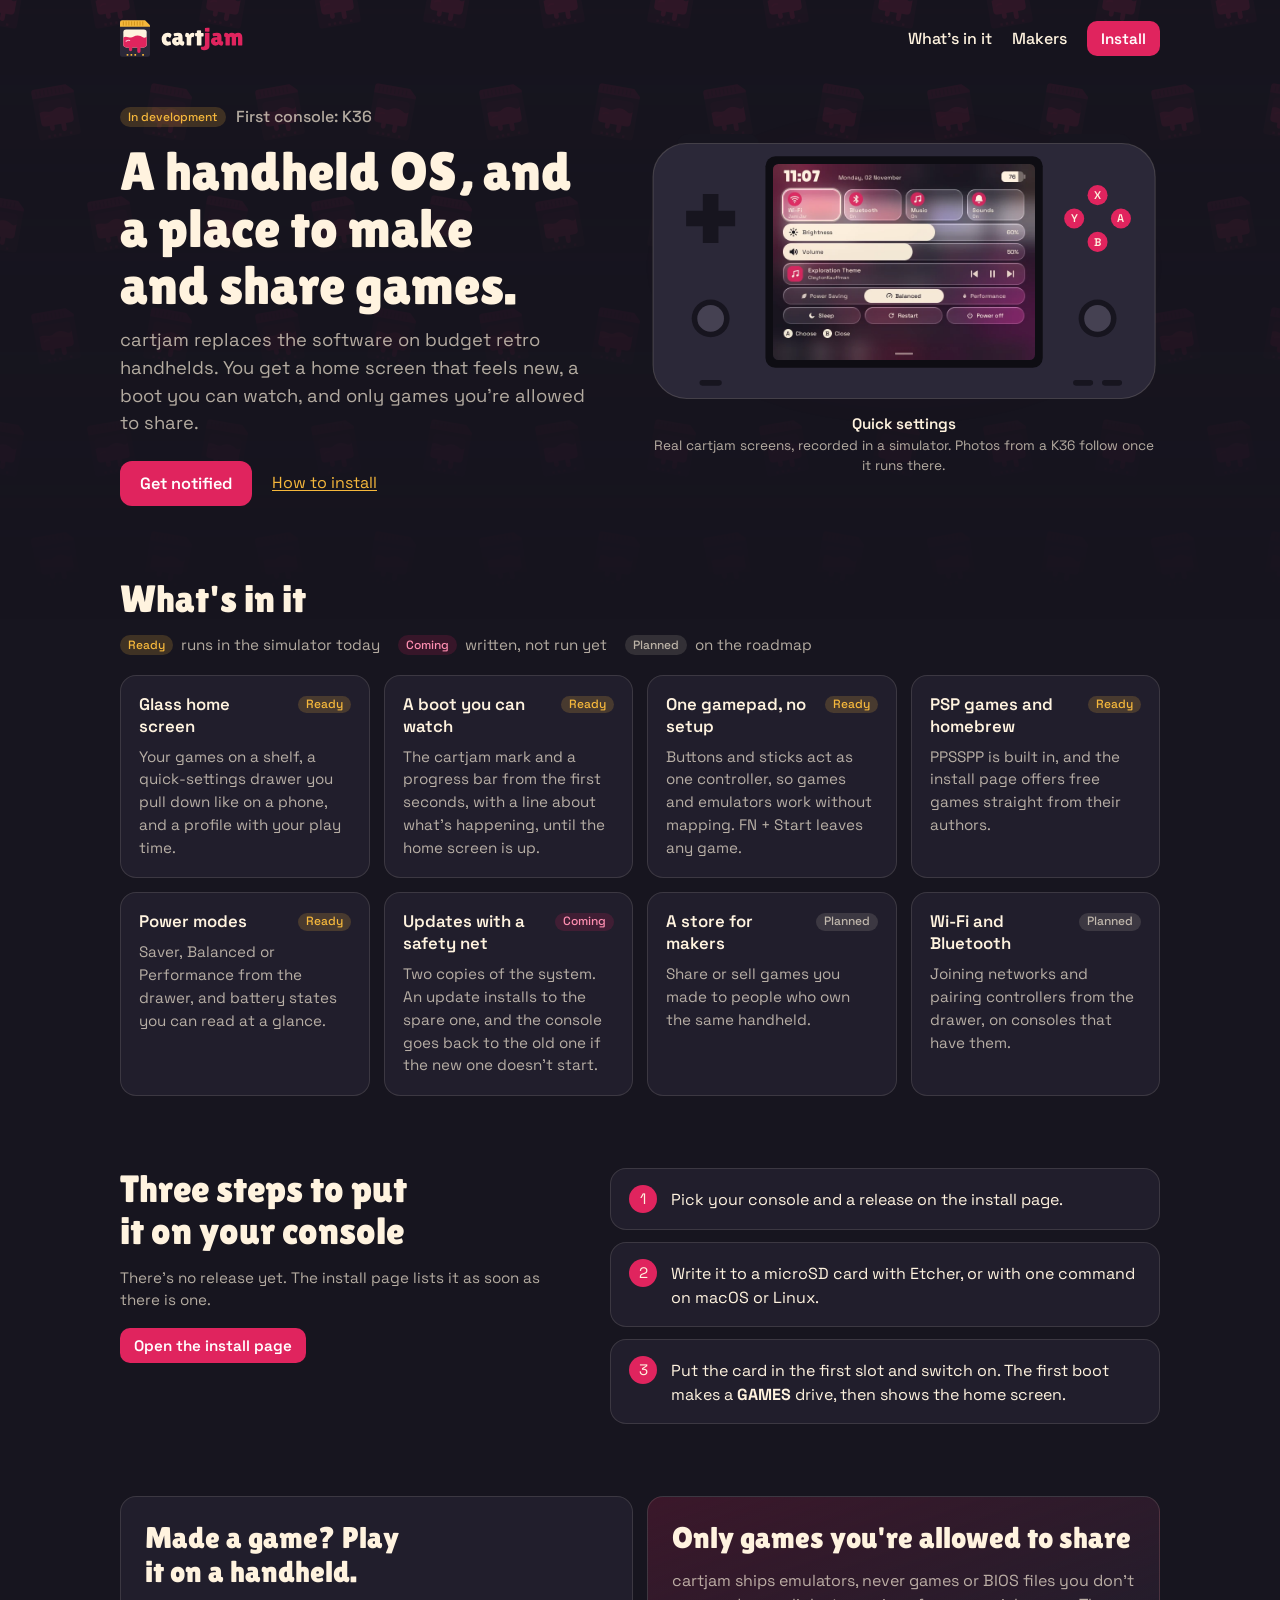
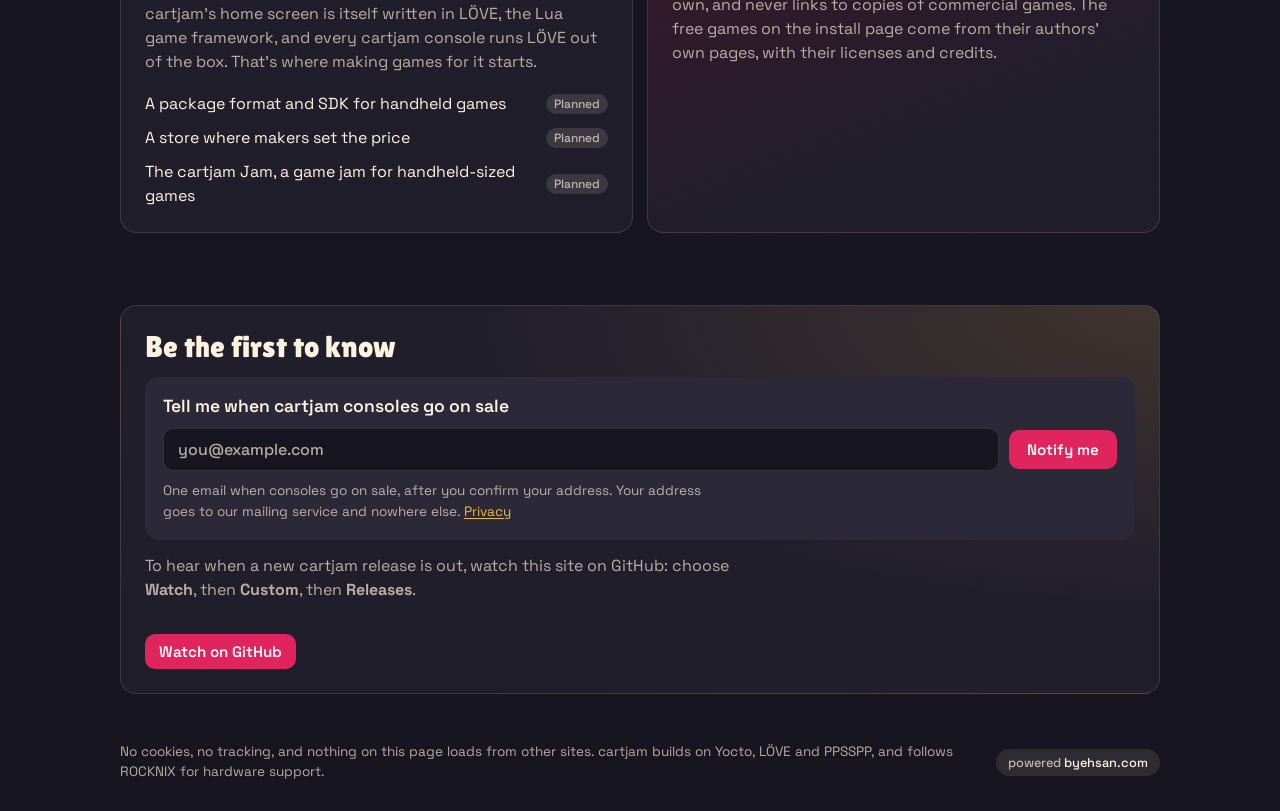
==== commit 326dfc43: "A console waitlist through Brevo, off until its form address is set The main button now says "Get no" ====
--- a/index.html
+++ b/index.html
@@ -31,7 +31,7 @@
       <p class="eyebrow"><span class="tag good">In development</span> First console: K36</p>
       <h1>A handheld OS, and a place to make and share&nbsp;games.</h1>
       <p class="lede">cartjam replaces the software on budget retro handhelds. You get a home screen that feels new, a boot you can watch, and only games you're allowed to share.</p>
-      <p class="actions"><a class="button big" href="#notify">Hear about the first release</a> <a href="flash.html">How to install</a></p>
+      <p class="actions"><a class="button big" href="#notify">Get notified</a> <a href="flash.html">How to install</a></p>
     </div>
     <!-- The K36 as the install page draws it (assets/site.js), with cartjam's screens on it -->
     <figure class="device">
@@ -108,10 +108,23 @@
   </section>
 
   <section id="notify" class="panel notify">
-    <div>
-      <h2>Hear about the first release</h2>
-      <p>There's no mailing list, so there's nothing to sign up for. To hear when the first release is out, watch this site on GitHub: choose <b>Watch</b>, then <b>Custom</b>, then <b>Releases</b>.</p>
-      <p><a class="button" href="https://github.com/cartjam/cartjam.github.io">Watch on GitHub</a></p>
+    <div class="notify-main">
+      <h2>Be the first to know</h2>
+      <!-- Shown once data/waitlist.json has the mailing service's form address -->
+      <form id="waitlist" class="waitlist" hidden novalidate>
+        <h3>Tell me when cartjam consoles go on sale</h3>
+        <div class="field">
+          <label for="waitlist-email">Email</label>
+          <input id="waitlist-email" name="EMAIL" type="email" autocomplete="email" placeholder="you@example.com" required>
+          <button class="button" type="submit">Notify me</button>
+        </div>
+        <input class="trap" type="text" name="email_address_check" value="" tabindex="-1" autocomplete="off" aria-hidden="true">
+        <input type="hidden" name="locale" value="en">
+        <p class="note" id="waitlist-note">One email when consoles go on sale, after you confirm your address. Your address goes to <span id="waitlist-service">our mailing service</span> and nowhere else. <a href="privacy.html">Privacy</a></p>
+        <p class="status" id="waitlist-status" role="status"></p>
+      </form>
+      <p>To hear when a new cartjam release is out, watch this site on GitHub: choose <b>Watch</b>, then <b>Custom</b>, then <b>Releases</b>.</p>
+      <p><a class="button" id="watch" href="https://github.com/cartjam/cartjam.github.io">Watch on GitHub</a></p>
     </div>
     <div id="follow" hidden>
       <h3>Follow the build</h3>
--- a/assets/landing.css
+++ b/assets/landing.css
@@ -70,6 +70,33 @@
   background: radial-gradient(120% 140% at 100% 0%, rgb(246 184 60 / 0.14), transparent 55%), var(--panel);
 }
 .notify:has(#follow[hidden]) { grid-template-columns: minmax(0, 1fr); }
+.notify-main { display: grid; gap: 14px; justify-items: start; }
+.notify-main h2 { margin-bottom: 0; }
+.notify-main p { margin: 0; }
+.waitlist { display: grid; gap: 10px; width: 100%; padding: 18px; border-radius: 14px; background: var(--raised); }
+.waitlist h3 { margin: 0; font: 600 1.1rem/1.3 "Space Grotesk", sans-serif; }
+.field { display: flex; flex-wrap: wrap; align-items: center; gap: 10px; }
+.field label { position: absolute; width: 1px; height: 1px; overflow: hidden; clip-path: inset(50%); }
+.field input {
+  flex: 1 1 220px;
+  min-width: 0;
+  padding: 10px 14px;
+  border: 1px solid var(--line);
+  border-radius: 10px;
+  background: var(--night);
+  color: var(--label);
+  font: 500 1rem "Space Grotesk", sans-serif;
+}
+.field input::placeholder { color: var(--quiet); }
+.field input:focus-visible { outline: 3px solid var(--lid); outline-offset: 1px; }
+.field .button { padding: 10px 18px; }
+.button:disabled { opacity: 0.6; cursor: default; }
+.waitlist .note { margin: 0; font-size: 0.85rem; }
+.waitlist .status { min-height: 1.5em; font-weight: 500; color: var(--lid); }
+.waitlist .status:empty { display: none; }
+.trap { position: absolute; left: -9999px; width: 1px; height: 1px; opacity: 0; }
+/* With the waitlist on, watching releases on GitHub becomes the second choice */
+.has-waitlist #watch { background: var(--raised); }
 .notify p + p { margin-top: 18px; }
 .notify h3 { margin-top: 0; }
 .social { list-style: none; margin: 0; padding: 0; display: grid; gap: 8px; }
